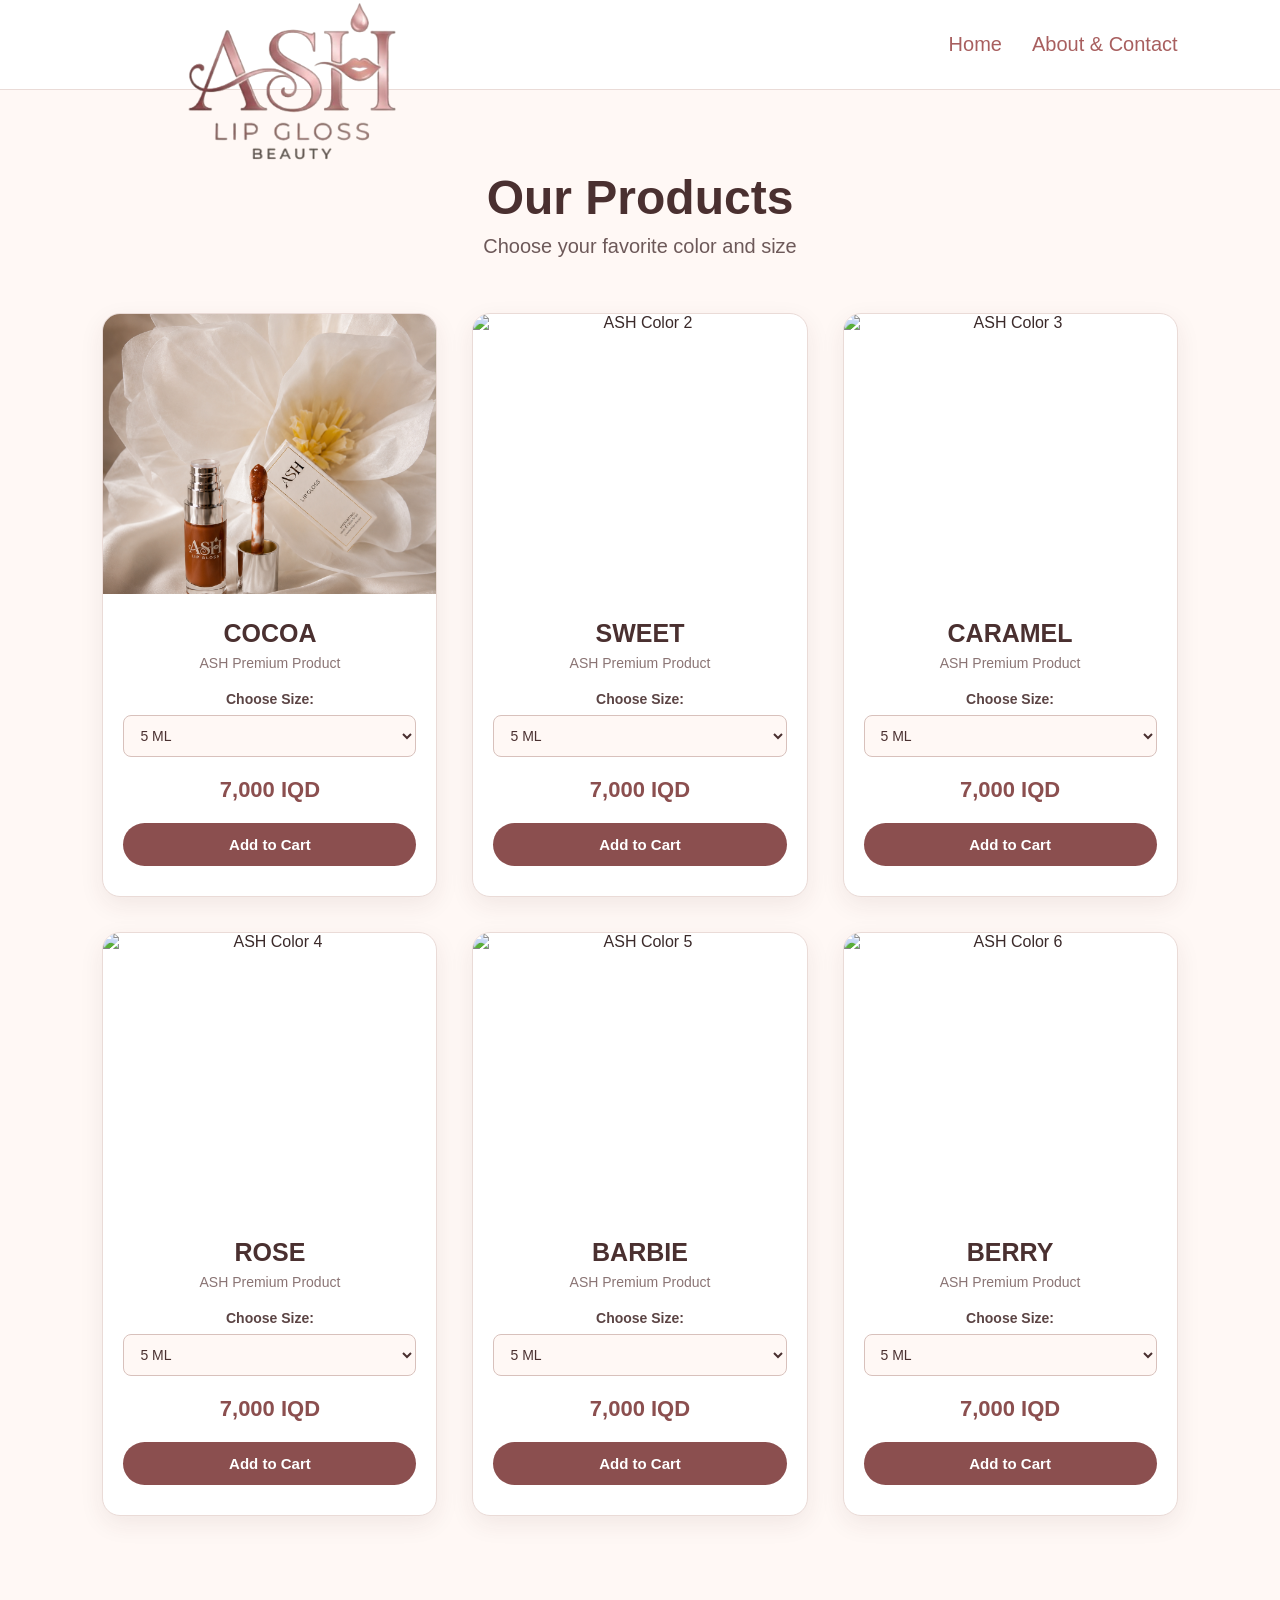
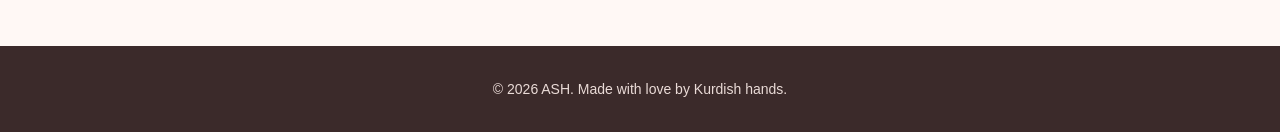
==== products/products.html @ 6c6f6807 "Initial commit" ====
<!DOCTYPE html>
<html lang="en">
<head>
    <meta charset="UTF-8">
    <meta name="viewport" content="width=device-width, initial-scale=1.0">

    <title>ASH | Products</title>

    <link rel="stylesheet" href="products.css">
</head>

<body>

    <!-- Header -->
    <header>
        <div class="logo">ASH</div>
         <img src="../images/ash-logo.PNG" alt="ASH Logo">

        <nav>
            <a href="../index.html">Home</a>
            <a href="../about+contact/about.html" class="active">About & Contact</a>
        </nav>
    </header>


    <!-- Products Section -->
    <section class="products-section">

        <div class="section-title">
            <h1>Our Products</h1>
            <p>Choose your favorite color and size</p>
        </div>


        <div class="products-container">

            <!-- Product 1 -->
            <div class="product-card">

                <img src="../images/imagesproducts/product1.PNG" alt="ASH Color 1">

                <div class="product-info">

                    <h2> COCOA </h2>

                    <p class="description">
                        ASH Premium Product
                    </p>

                    <label for="size1">Choose Size:</label>

                    <select id="size1" onchange="changePrice(1)">
                        <option value="5">5 ML</option>
                        <option value="10">10 ML</option>
                    </select>

                    <p class="price" id="price1">
                        7,000 IQD
                    </p>

                    <button onclick="addToCart(1)">
                        Add to Cart
                    </button>

                </div>
            </div>


            <!-- Product 2 -->
            <div class="product-card">

                <img src="../images/imagesproducts/product2.png" alt="ASH Color 2">

                <div class="product-info">

                    <h2> SWEET </h2>

                    <p class="description">
                        ASH Premium Product
                    </p>

                    <label for="size2">Choose Size:</label>

                    <select id="size2" onchange="changePrice(2)">
                        <option value="5">5 ML</option>
                        <option value="10">10 ML</option>
                    </select>

                    <p class="price" id="price2">
                        7,000 IQD
                    </p>

                    <button onclick="addToCart(2)">
                        Add to Cart
                    </button>

                </div>
            </div>


            <!-- Product 3 -->
            <div class="product-card">

                <img src="../images/imagesproducts/product3.png" alt="ASH Color 3">

                <div class="product-info">

                    <h2> CARAMEL </h2>

                    <p class="description">
                        ASH Premium Product
                    </p>

                    <label for="size3">Choose Size:</label>

                    <select id="size3" onchange="changePrice(3)">
                        <option value="5">5 ML</option>
                        <option value="10">10 ML</option>
                    </select>

                    <p class="price" id="price3">
                        7,000 IQD
                    </p>

                    <button onclick="addToCart(3)">
                        Add to Cart
                    </button>

                </div>
            </div>


            <!-- Product 4 -->
            <div class="product-card">

                <img src="../images/imagesproducts/product4.png" alt="ASH Color 4">

                <div class="product-info">

                    <h2> ROSE </h2>

                    <p class="description">
                        ASH Premium Product
                    </p>

                    <label for="size4">Choose Size:</label>

                    <select id="size4" onchange="changePrice(4)">
                        <option value="5">5 ML</option>
                        <option value="10">10 ML</option>
                    </select>

                    <p class="price" id="price4">
                        7,000 IQD
                    </p>

                    <button onclick="addToCart(4)">
                        Add to Cart
                    </button>

                </div>
            </div>


            <!-- Product 5 -->
            <div class="product-card">

                <img src="../images/imagesproducts/product5.png" alt="ASH Color 5">

                <div class="product-info">

                    <h2> BARBIE </h2>

                    <p class="description">
                        ASH Premium Product
                    </p>

                    <label for="size5">Choose Size:</label>

                    <select id="size5" onchange="changePrice(5)">
                        <option value="5">5 ML</option>
                        <option value="10">10 ML</option>
                    </select>

                    <p class="price" id="price5">
                        7,000 IQD
                    </p>

                    <button onclick="addToCart(5)">
                        Add to Cart
                    </button>

                </div>
            </div>


            <!-- Product 6 -->
            <div class="product-card">

                <img src="../images/imagesproducts/product6.png" alt="ASH Color 6">

                <div class="product-info">

                    <h2> BERRY </h2>

                    <p class="description">
                        ASH Premium Product
                    </p>

                    <label for="size6">Choose Size:</label>

                    <select id="size6" onchange="changePrice(6)">
                        <option value="5">5 ML</option>
                        <option value="10">10 ML</option>
                    </select>

                    <p class="price" id="price6">
                        7,000 IQD
                    </p>

                    <button onclick="addToCart(6)">
                        Add to Cart
                    </button>

                </div>
            </div>

        </div>

    </section>


    <!-- Footer -->
    <footer>
        <p>© 2026 ASH. Made with love by Kurdish hands.</p>
    </footer>


    <!-- JavaScript -->
   <script src="products.js"></script>

</body>
</html>
---- products/products.css ----
/* =========================
   GENERAL
========================= */

* {
    margin: 0;
    padding: 0;
    box-sizing: border-box;
}

body {
    font-family: Arial, Helvetica, sans-serif;
    background-color: #fff8f5;
    color: #3b2a2a;
}


/* =========================
   HEADER
========================= */

header {
    width: 100%;
    height: 90px;

    display: flex;
    align-items: center;
    justify-content: space-between;

    padding: 0 8%;

    background-color: #ffffff;

    border-bottom: 1px solid #eadbd7;
}


/* Logo */

header img {
  width: 400px;
    height: auto;
    display: block;
    margin-top: 60px;
}


/* Hide text ASH */

header .logo {
    display: none;
}


/* =========================
   NAVIGATION
========================= */

nav {
    display: flex;
    align-items: center;

    gap: 30px;
}

nav a {
    text-decoration: none;

    color: #a85f5f;

    font-size: 20px;
    font-weight: 500;

    transition: 0.3s ease;
}

nav a:hover,
nav a.active {
    color: #a85f5f;
}


/* =========================
   PRODUCTS SECTION
========================= */

.products-section {
    padding: 80px 8%;
}


/* Section Title */

.section-title {
    text-align: center;

    margin-bottom: 55px;
}

.section-title h1 {
    color: #4a3030;

    font-size: 48px;

    margin-bottom: 10px;
}

.section-title p {
    color: #6d5959;

    font-size: 20px;
}


/* =========================
   PRODUCTS CONTAINER
========================= */

.products-container {
    max-width: 1200px;

    margin: 0 auto;

    display: grid;

    grid-template-columns: repeat(3, 1fr);

    gap: 35px;
}


/* =========================
   PRODUCT CARD
========================= */

.product-card {
    background-color: #ffffff;

    border: 1px solid #eadbd7;

    border-radius: 18px;

    overflow: hidden;

    text-align: center;

    box-shadow: 0 8px 25px rgba(80, 40, 40, 0.08);

    transition: all 0.3s ease;
}


.product-card:hover {
    transform: translateY(-8px);

    box-shadow: 0 15px 35px rgba(80, 40, 40, 0.15);
}


/* Product Image */

.product-card > img {
    width: 100%;

    height: 280px;

    object-fit: cover;

    display: block;
}


/* =========================
   PRODUCT INFORMATION
========================= */

.product-info {
    padding: 25px 20px 30px;
}


.product-info h2 {
    color: #4a3030;

    font-size: 25px;

    margin-bottom: 7px;
}


.description {
    color: #8a7474;

    font-size: 14px;

    margin-bottom: 20px;
}


/* Label */

.product-info label {
    display: block;

    margin-bottom: 8px;

    color: #5b4444;

    font-size: 14px;

    font-weight: bold;
}


/* =========================
   SELECT
========================= */

.product-info select {
    width: 100%;

    padding: 11px 12px;

    border: 1px solid #d8c1bc;

    border-radius: 8px;

    background-color: #fff8f5;

    color: #4a3030;

    font-size: 14px;

    cursor: pointer;

    outline: none;
}


.product-info select:focus {
    border-color: #a85f5f;
}


/* =========================
   PRICE
========================= */

.price {
    margin: 20px 0;

    color: #8b4f4f;

    font-size: 22px;

    font-weight: bold;
}


/* =========================
   BUTTON
========================= */

.product-info button {
    width: 100%;

    padding: 13px;

    border: none;

    border-radius: 25px;

    background-color: #8b4f4f;

    color: #ffffff;

    font-size: 15px;

    font-weight: bold;

    cursor: pointer;

    transition: all 0.3s ease;
}


.product-info button:hover {
    background-color: #6f3c3c;

    transform: translateY(-2px);
}


/* =========================
   FOOTER
========================= */

footer {
    margin-top: 50px;

    padding: 35px 20px;

    text-align: center;

    background-color: #3b2a2a;

    color: #eadbd7;

    font-size: 14px;
}


/* =========================
   TABLET
========================= */

@media (max-width: 900px) {

    .products-container {
        grid-template-columns: repeat(2, 1fr);
    }

    .products-section {
        padding: 60px 5%;
    }

}
/* =========================
   MOBILE
========================= */

@media (max-width: 600px) {

    header {
        height: auto;

        padding: 15px 5%;
    }

    header img {
        width: 65px;

        margin-top: 8px;
    }

    nav {
        gap: 15px;
    }

    nav a {
        font-size: 12px;
    }

    .products-section {
        padding: 50px 5%;
    }

    .section-title {
        margin-bottom: 35px;
    }

    .section-title h1 {
        font-size: 36px;
    }

    .section-title p {
        font-size: 15px;
    }

    .products-container {
        grid-template-columns: 1fr;

        gap: 25px;
    }

    .product-card > img {
        height: 300px;
    }

}


/* =========================
   SMALL PHONES
========================= */

@media (max-width: 400px) {

    .section-title h1 {
        font-size: 32px;
    }

    .product-card > img {
        height: 270px;
    }

    nav a {
        font-size: 11px;
    }

}
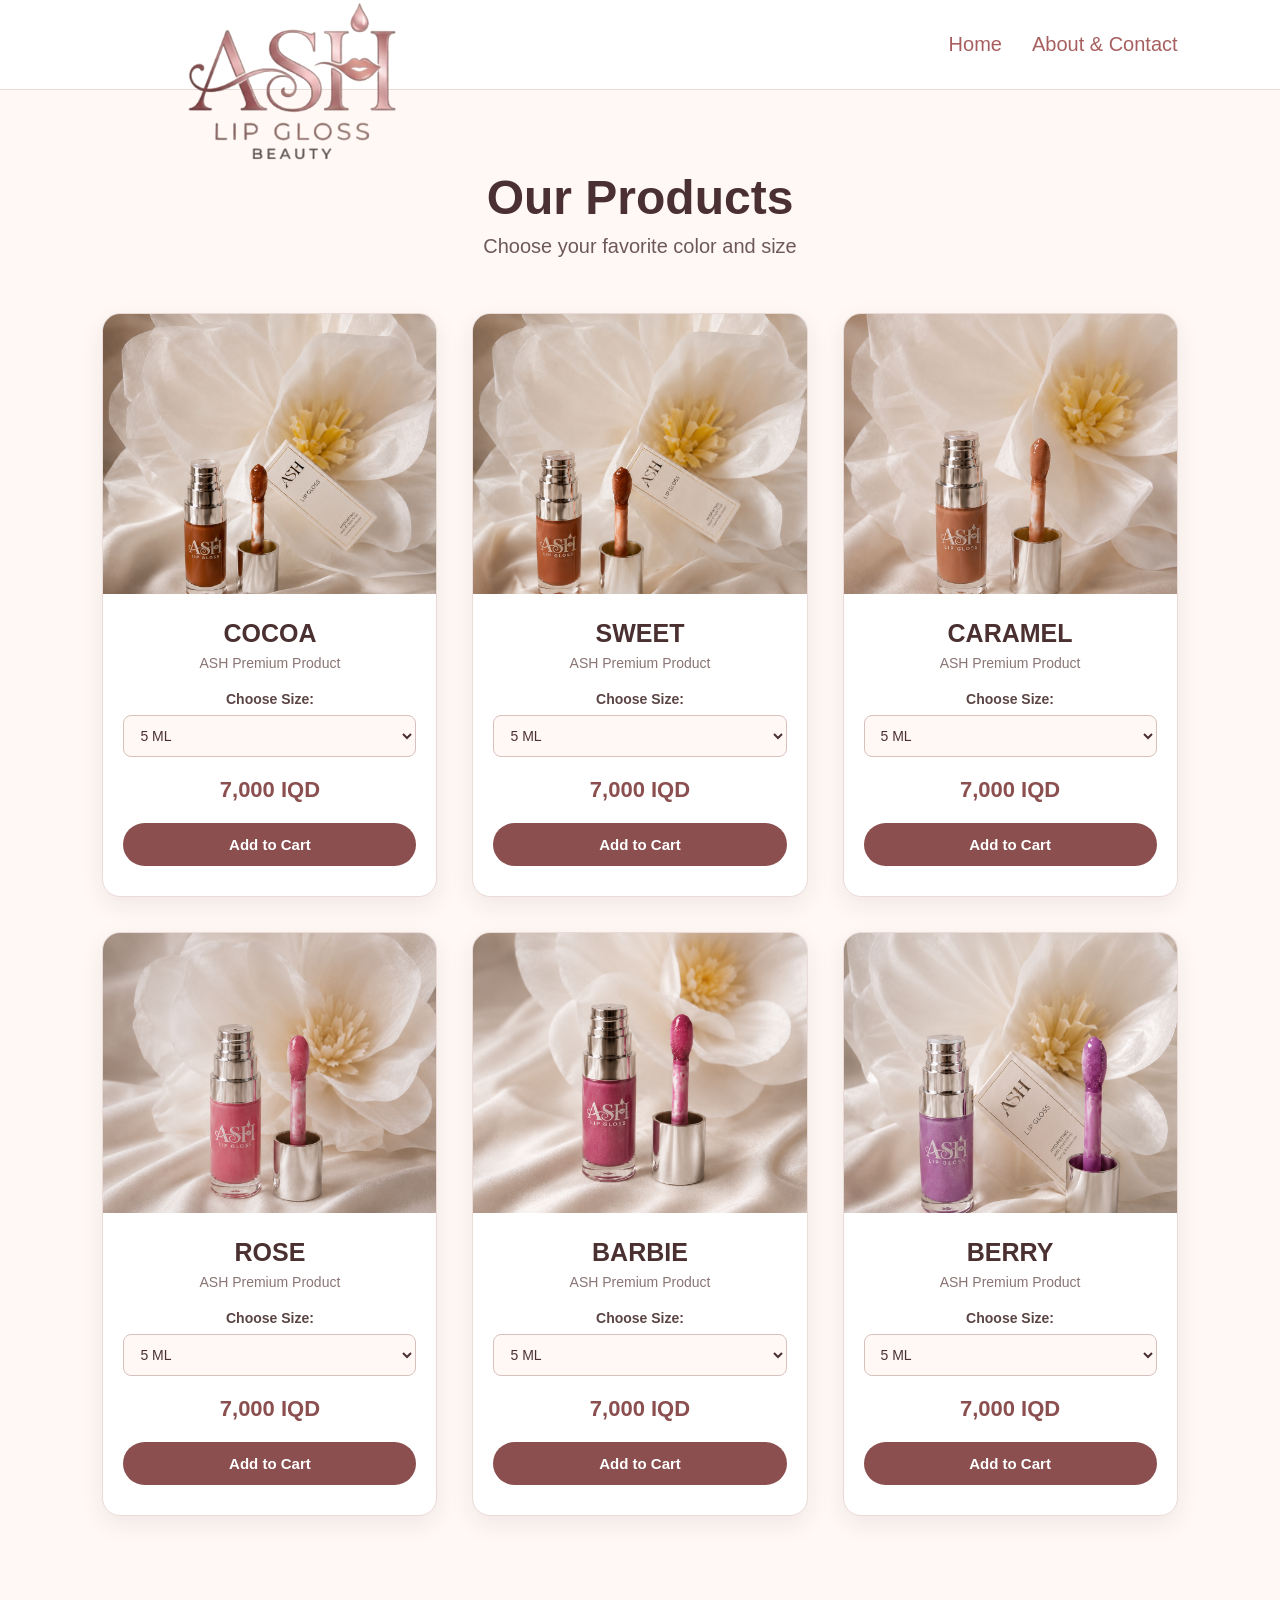
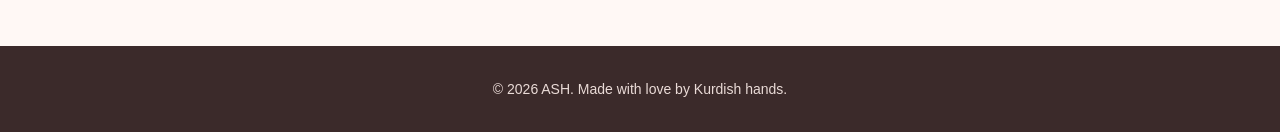
==== commit f1cc9823: "update website" ====
--- a/products/products.html
+++ b/products/products.html
@@ -69,7 +69,7 @@
             <!-- Product 2 -->
             <div class="product-card">
 
-                <img src="../images/imagesproducts/product2.png" alt="ASH Color 2">
+                <img src="../images/imagesproducts/product2.PNG" alt="ASH Color 2">
 
                 <div class="product-info">
 
@@ -101,7 +101,7 @@
             <!-- Product 3 -->
             <div class="product-card">
 
-                <img src="../images/imagesproducts/product3.png" alt="ASH Color 3">
+                <img src="../images/imagesproducts/product3.PNG" alt="ASH Color 3">
 
                 <div class="product-info">
 
@@ -133,7 +133,7 @@
             <!-- Product 4 -->
             <div class="product-card">
 
-                <img src="../images/imagesproducts/product4.png" alt="ASH Color 4">
+                <img src="../images/imagesproducts/product4.PNG" alt="ASH Color 4">
 
                 <div class="product-info">
 
@@ -165,7 +165,7 @@
             <!-- Product 5 -->
             <div class="product-card">
 
-                <img src="../images/imagesproducts/product5.png" alt="ASH Color 5">
+                <img src="../images/imagesproducts/product5.PNG" alt="ASH Color 5">
 
                 <div class="product-info">
 
@@ -197,7 +197,7 @@
             <!-- Product 6 -->
             <div class="product-card">
 
-                <img src="../images/imagesproducts/product6.png" alt="ASH Color 6">
+                <img src="../images/imagesproducts/product6.PNG" alt="ASH Color 6">
 
                 <div class="product-info">
 
--- a/products/products.css
+++ b/products/products.css
@@ -343,12 +343,16 @@
         margin-top: 8px;
     }
 
+     .logo img {
+        width: 100px;
+    }
+
     nav {
         gap: 15px;
     }
 
     nav a {
-        font-size: 12px;
+        font-size: 16px;
     }
 
     .products-section {
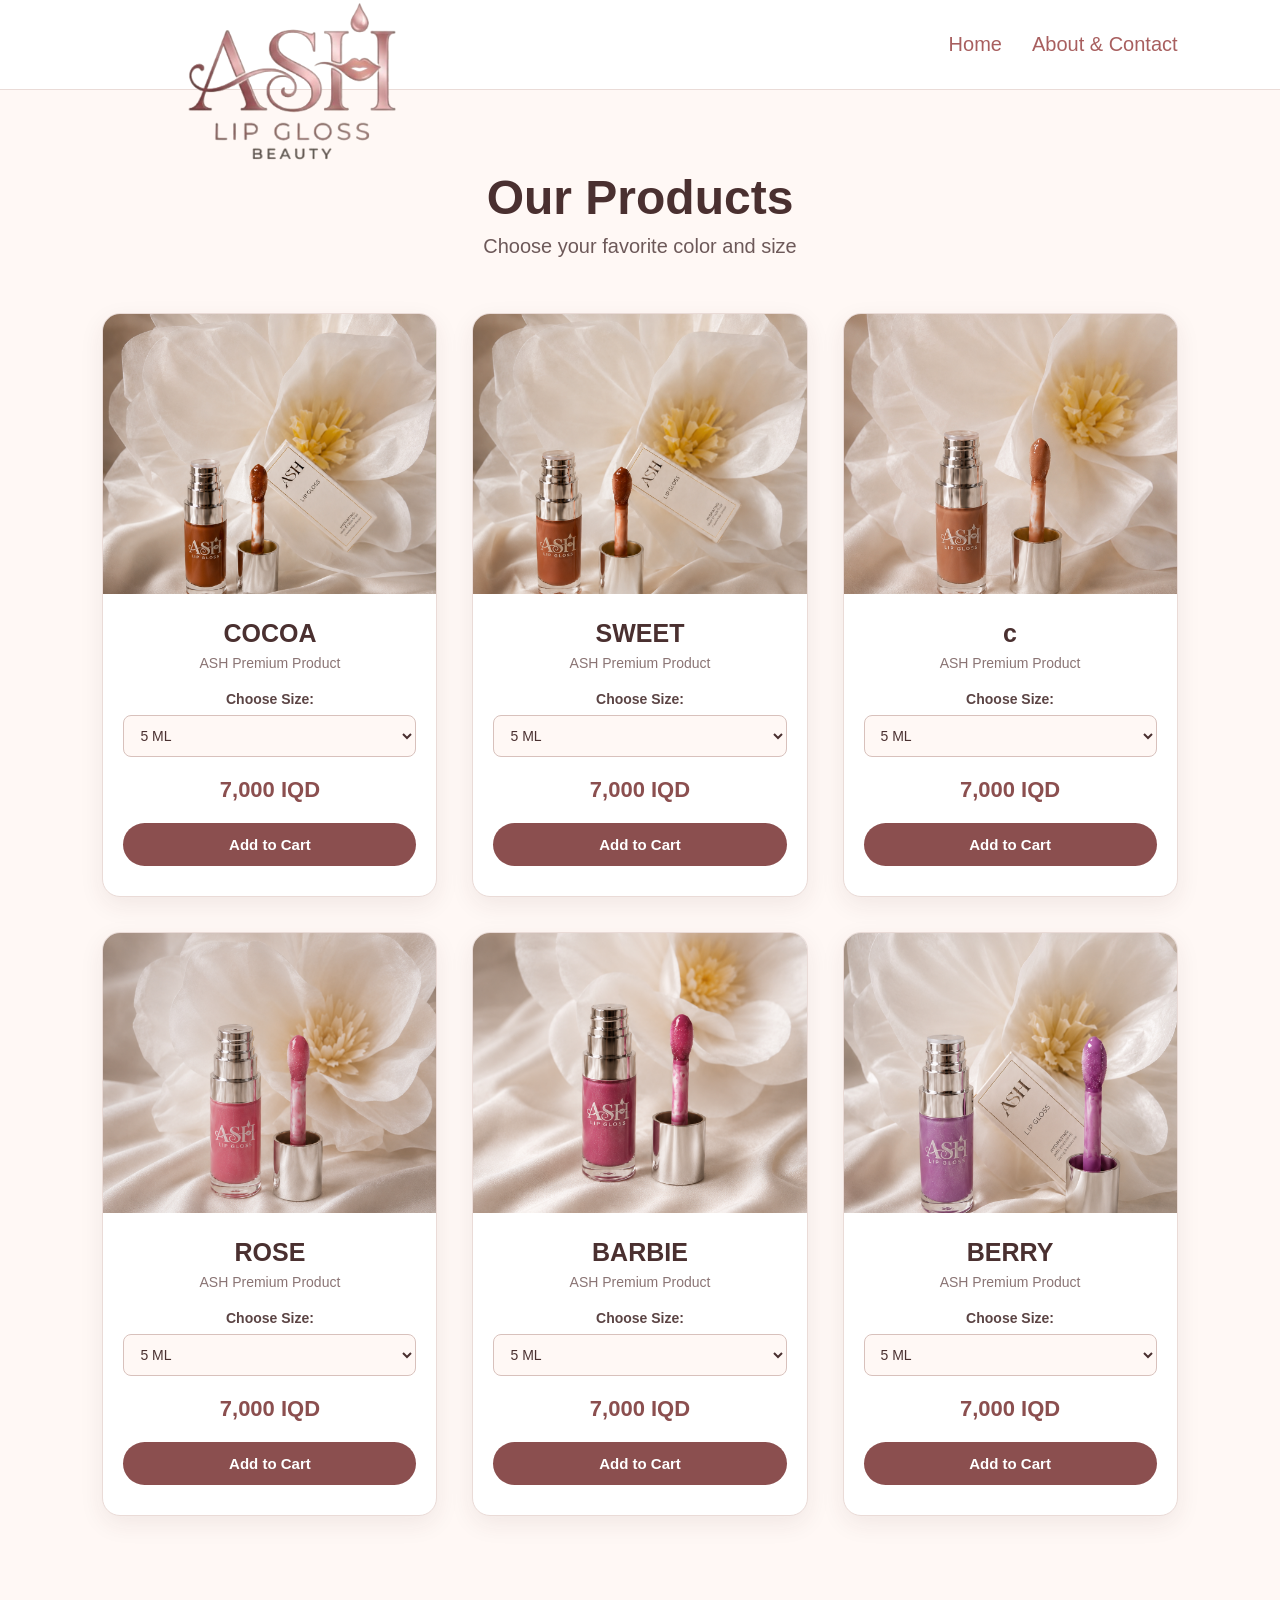
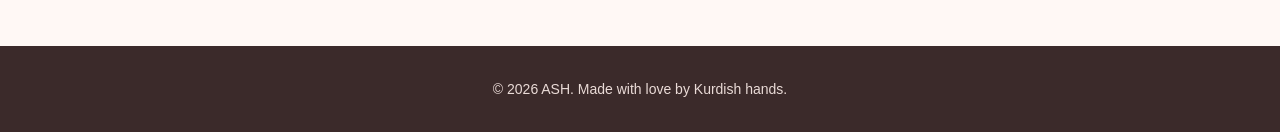
==== commit 9aab4155: "fix js code" ====
--- a/products/products.html
+++ b/products/products.html
@@ -23,6 +23,7 @@
     </header>
 
 
+    <main>
     <!-- Products Section -->
     <section class="products-section">
 
@@ -37,7 +38,7 @@
             <!-- Product 1 -->
             <div class="product-card">
 
-                <img src="../images/imagesproducts/product1.PNG" alt="ASH Color 1">
+                <img src="../images/imagesproducts/product1.PNG" alt="ASH Color COCOA">
 
                 <div class="product-info">
 
@@ -69,7 +70,7 @@
             <!-- Product 2 -->
             <div class="product-card">
 
-                <img src="../images/imagesproducts/product2.PNG" alt="ASH Color 2">
+                <img src="../images/imagesproducts/product2.PNG" alt="ASH Color SWEET">
 
                 <div class="product-info">
 
@@ -101,11 +102,11 @@
             <!-- Product 3 -->
             <div class="product-card">
 
-                <img src="../images/imagesproducts/product3.PNG" alt="ASH Color 3">
-
-                <div class="product-info">
-
-                    <h2> CARAMEL </h2>
+                <img src="../images/imagesproducts/product3.PNG" alt="ASH Color CARAMEL">
+
+                <div class="product-info">
+
+                    <h2> c </h2>
 
                     <p class="description">
                         ASH Premium Product
@@ -133,7 +134,7 @@
             <!-- Product 4 -->
             <div class="product-card">
 
-                <img src="../images/imagesproducts/product4.PNG" alt="ASH Color 4">
+                <img src="../images/imagesproducts/product4.PNG" alt="ASH Color ROSE">
 
                 <div class="product-info">
 
@@ -165,7 +166,7 @@
             <!-- Product 5 -->
             <div class="product-card">
 
-                <img src="../images/imagesproducts/product5.PNG" alt="ASH Color 5">
+                <img src="../images/imagesproducts/product5.PNG" alt="ASH Color BARBIE">
 
                 <div class="product-info">
 
@@ -197,7 +198,7 @@
             <!-- Product 6 -->
             <div class="product-card">
 
-                <img src="../images/imagesproducts/product6.PNG" alt="ASH Color 6">
+                <img src="../images/imagesproducts/product6.PNG" alt="ASH Color BERRY">
 
                 <div class="product-info">
 
@@ -228,6 +229,7 @@
         </div>
 
     </section>
+    </main>
 
 
     <!-- Footer -->
--- a/products/products.css
+++ b/products/products.css
@@ -101,6 +101,8 @@
     color: #4a3030;
 
     font-size: 48px;
+    font-weight: 700;
+
 
     margin-bottom: 10px;
 }
@@ -343,8 +345,9 @@
         margin-top: 8px;
     }
 
-     .logo img {
+    .logo img {
         width: 100px;
+        margin-top: 8px;
     }
 
     nav {
@@ -354,7 +357,6 @@
     nav a {
         font-size: 16px;
     }
-
     .products-section {
         padding: 50px 5%;
     }
